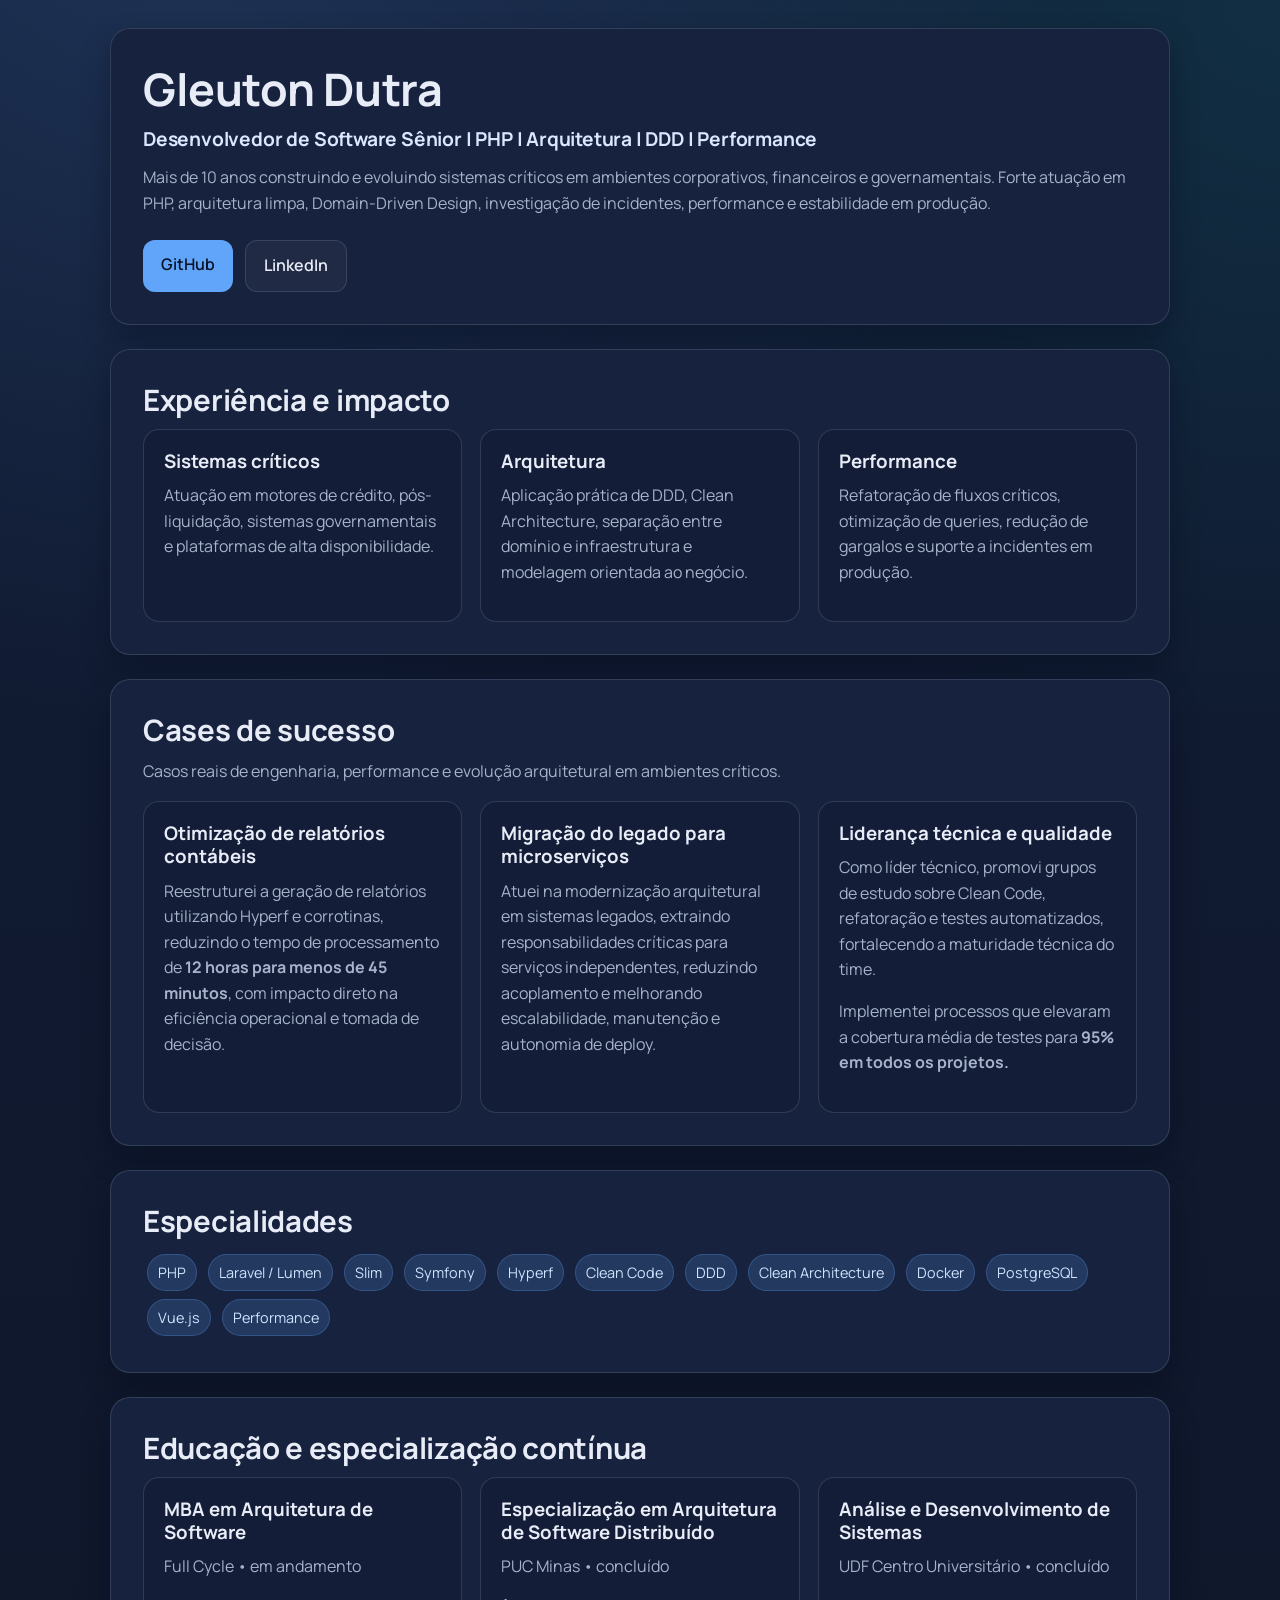
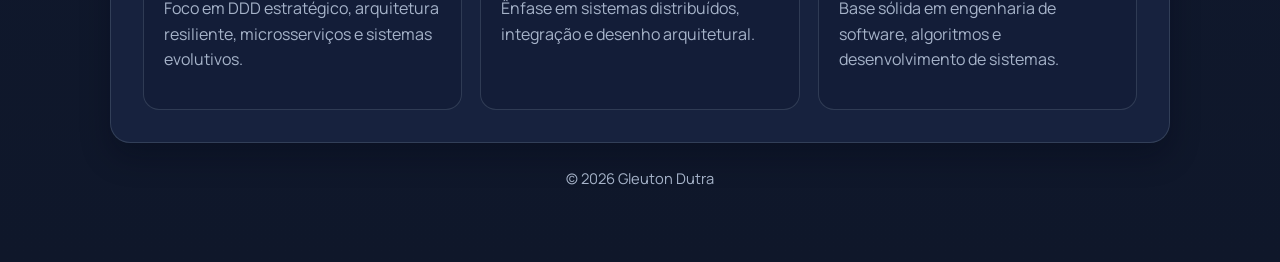
==== index.html @ 09cb22b9 "adiciona arquivo index.html com estrutura inicial do portfólio" ====
<!DOCTYPE html>
<html lang="pt-BR">
<head>
  <meta charset="UTF-8" />
  <meta name="viewport" content="width=device-width, initial-scale=1.0" />
  <title>Gleuton Dutra | Desenvolvedor Sênior</title>
  <meta name="description" content="Portfólio e currículo técnico de Gleuton Dutra, desenvolvedor sênior especialista em PHP, arquitetura de software e DDD." />
  <link rel="preconnect" href="https://fonts.googleapis.com" />
  <link rel="preconnect" href="https://fonts.gstatic.com" crossorigin />
  <link href="https://fonts.googleapis.com/css2?family=Manrope:wght@400;500;600;700;800&amp;display=swap" rel="stylesheet" />
  <style>
    :root {
      --bg: #0f172a;
      --bg-soft: #111c35;
      --card: #17223e;
      --text: #e7ecf6;
      --muted: #a6b3c9;
      --accent: #60a5fa;
      --accent-strong: #3b82f6;
      --border: rgba(148, 163, 184, 0.22);
      --shadow: 0 14px 30px rgba(2, 6, 23, 0.32);
    }

    * { box-sizing: border-box; }

    body {
      margin: 0;
      font-family: "Manrope", "Segoe UI", sans-serif;
      background:
        radial-gradient(circle at 15% -10%, rgba(96, 165, 250, 0.18), transparent 40%),
        radial-gradient(circle at 100% 0%, rgba(20, 184, 166, 0.12), transparent 34%),
        linear-gradient(180deg, var(--bg-soft) 0%, var(--bg) 100%);
      color: var(--text);
      line-height: 1.6;
    }

    .container {
      max-width: 1100px;
      margin: 0 auto;
      padding: 28px 20px 72px;
    }

    .hero, .section {
      background: var(--card);
      border: 1px solid var(--border);
      border-radius: 20px;
      padding: 32px;
      margin-bottom: 24px;
      box-shadow: var(--shadow);
    }

    h1, h2, h3 {
      margin-top: 0;
      margin-bottom: 10px;
      line-height: 1.25;
    }

    h1 {
      font-size: clamp(2.1rem, 4vw, 2.8rem);
      letter-spacing: -0.01em;
    }

    h2 {
      font-size: clamp(1.45rem, 2.3vw, 1.85rem);
      letter-spacing: -0.01em;
    }

    p {
      color: var(--muted);
      margin-top: 0;
    }

    .headline {
      color: var(--accent);
      font-weight: 800;
      margin-bottom: 10px;
      text-transform: uppercase;
      letter-spacing: 0.1em;
      font-size: 0.78rem;
    }

    .hero h2 {
      color: #dbe7ff;
      font-size: 1.2rem;
      margin-bottom: 14px;
    }

    .cta {
      display: flex;
      gap: 12px;
      flex-wrap: wrap;
      margin-top: 24px;
    }

    .btn {
      display: inline-block;
      padding: 12px 18px;
      border-radius: 12px;
      text-decoration: none;
      font-weight: 600;
      border: 1px solid var(--border);
      color: var(--text);
      background: rgba(255,255,255,0.04);
      transition: transform 0.2s ease, background 0.2s ease;
    }

    .btn:hover {
      transform: translateY(-1px);
      background: rgba(255,255,255,0.08);
    }

    .btn.primary {
      background: var(--accent);
      color: #081426;
      border: none;
    }

    .btn.primary:hover {
      background: var(--accent-strong);
      color: #eef6ff;
    }

    .grid {
      display: grid;
      grid-template-columns: repeat(auto-fit, minmax(280px, 1fr));
      gap: 18px;
    }

    .card {
      padding: 20px;
      border: 1px solid var(--border);
      border-radius: 16px;
      background: rgba(8, 16, 36, 0.18);
    }

    .card p + p {
      margin-top: 10px;
    }

    .tag {
      display: inline-block;
      padding: 6px 10px;
      margin: 4px;
      border-radius: 999px;
      background: rgba(96, 165, 250, 0.18);
      color: #cfe3ff;
      font-size: 0.9rem;
      border: 1px solid rgba(96, 165, 250, 0.25);
    }

    footer {
      text-align: center;
      color: var(--muted);
      margin-top: 24px;
      font-size: 0.92rem;
    }

    @media (max-width: 768px) {
      .container {
        padding: 18px 14px 42px;
      }

      .hero, .section {
        padding: 24px;
        border-radius: 18px;
      }

      .grid {
        grid-template-columns: 1fr;
      }
    }
  </style>
</head>
<body>
  <div class="container">
    <section class="hero">
      <h1>Gleuton Dutra</h1>
      <h2>Desenvolvedor de Software Sênior | PHP | Arquitetura | DDD | Performance</h2>
      <p>
        Mais de 10 anos construindo e evoluindo sistemas críticos em ambientes corporativos,
        financeiros e governamentais. Forte atuação em PHP, arquitetura limpa, Domain-Driven Design,
        investigação de incidentes, performance e estabilidade em produção.
      </p>
      <div class="cta">
        <a class="btn primary" href="https://github.com/gleuton" target="_blank" rel="noopener noreferrer">GitHub</a>
        <a class="btn" href="https://www.linkedin.com/in/gleutondutra/" target="_blank" rel="noopener noreferrer">LinkedIn</a>
      </div>
    </section>

    <section class="section">
      <h2>Experiência e impacto</h2>
      <div class="grid">
        <div class="card">
          <h3>Sistemas críticos</h3>
          <p>Atuação em motores de crédito, pós-liquidação, sistemas governamentais e plataformas de alta disponibilidade.</p>
        </div>
        <div class="card">
          <h3>Arquitetura</h3>
          <p>Aplicação prática de DDD, Clean Architecture, separação entre domínio e infraestrutura e modelagem orientada ao negócio.</p>
        </div>
        <div class="card">
          <h3>Performance</h3>
          <p>Refatoração de fluxos críticos, otimização de queries, redução de gargalos e suporte a incidentes em produção.</p>
        </div>
      </div>
    </section>

    <section class="section">
      <h2>Cases de sucesso</h2>
      <p>Casos reais de engenharia, performance e evolução arquitetural em ambientes críticos.</p>
      <div class="grid">
        <div class="card">
          <h3>Otimização de relatórios contábeis</h3>
          <p>Reestruturei a geração de relatórios utilizando Hyperf e corrotinas, reduzindo o tempo de processamento de <strong>12 horas para menos de 45 minutos</strong>, com impacto direto na eficiência operacional e tomada de decisão.</p>
        </div>
        <div class="card">
          <h3>Migração do legado para microserviços</h3>
          <p>Atuei na modernização arquitetural em sistemas legados, extraindo responsabilidades críticas para serviços independentes, reduzindo acoplamento e melhorando escalabilidade, manutenção e autonomia de deploy.</p>
        </div>
        <div class="card">
          <h3>Liderança técnica e qualidade</h3>
          <p>Como líder técnico, promovi grupos de estudo sobre Clean Code, refatoração e testes automatizados, fortalecendo a maturidade técnica do time.</p>
          <p>Implementei processos que elevaram a cobertura média de testes para <strong>95% em todos os projetos.</strong></p>
        </div>
      </div>
    </section>

    <section class="section">
      <h2>Especialidades</h2>
      <span class="tag">PHP</span>
      <span class="tag">Laravel / Lumen</span>
      <span class="tag">Slim</span>
      <span class="tag">Symfony</span>
      <span class="tag">Hyperf</span>
      <span class="tag">Clean Code</span>
      <span class="tag">DDD</span>
      <span class="tag">Clean Architecture</span>
      <span class="tag">Docker</span>
      <span class="tag">PostgreSQL</span>
      <span class="tag">Vue.js</span>
      <span class="tag">Performance</span>
    </section>

    <section class="section">
      <h2>Educação e especialização contínua</h2>
      <div class="grid">
        <div class="card">
          <h3>MBA em Arquitetura de Software</h3>
          <p>Full Cycle • em andamento</p>
          <p>Foco em DDD estratégico, arquitetura resiliente, microsserviços e sistemas evolutivos.</p>
        </div>

        <div class="card">
          <h3>Especialização em Arquitetura de Software Distribuído</h3>
          <p>PUC Minas • concluído</p>
          <p>Ênfase em sistemas distribuídos, integração e desenho arquitetural.</p>
        </div>

        <div class="card">
          <h3>Análise e Desenvolvimento de Sistemas</h3>
          <p>UDF Centro Universitário • concluído</p>
          <p>Base sólida em engenharia de software, algoritmos e desenvolvimento de sistemas.</p>
        </div>
      </div>
    </section>

    <footer>
      © 2026 Gleuton Dutra
  </div>
</body>
</html>
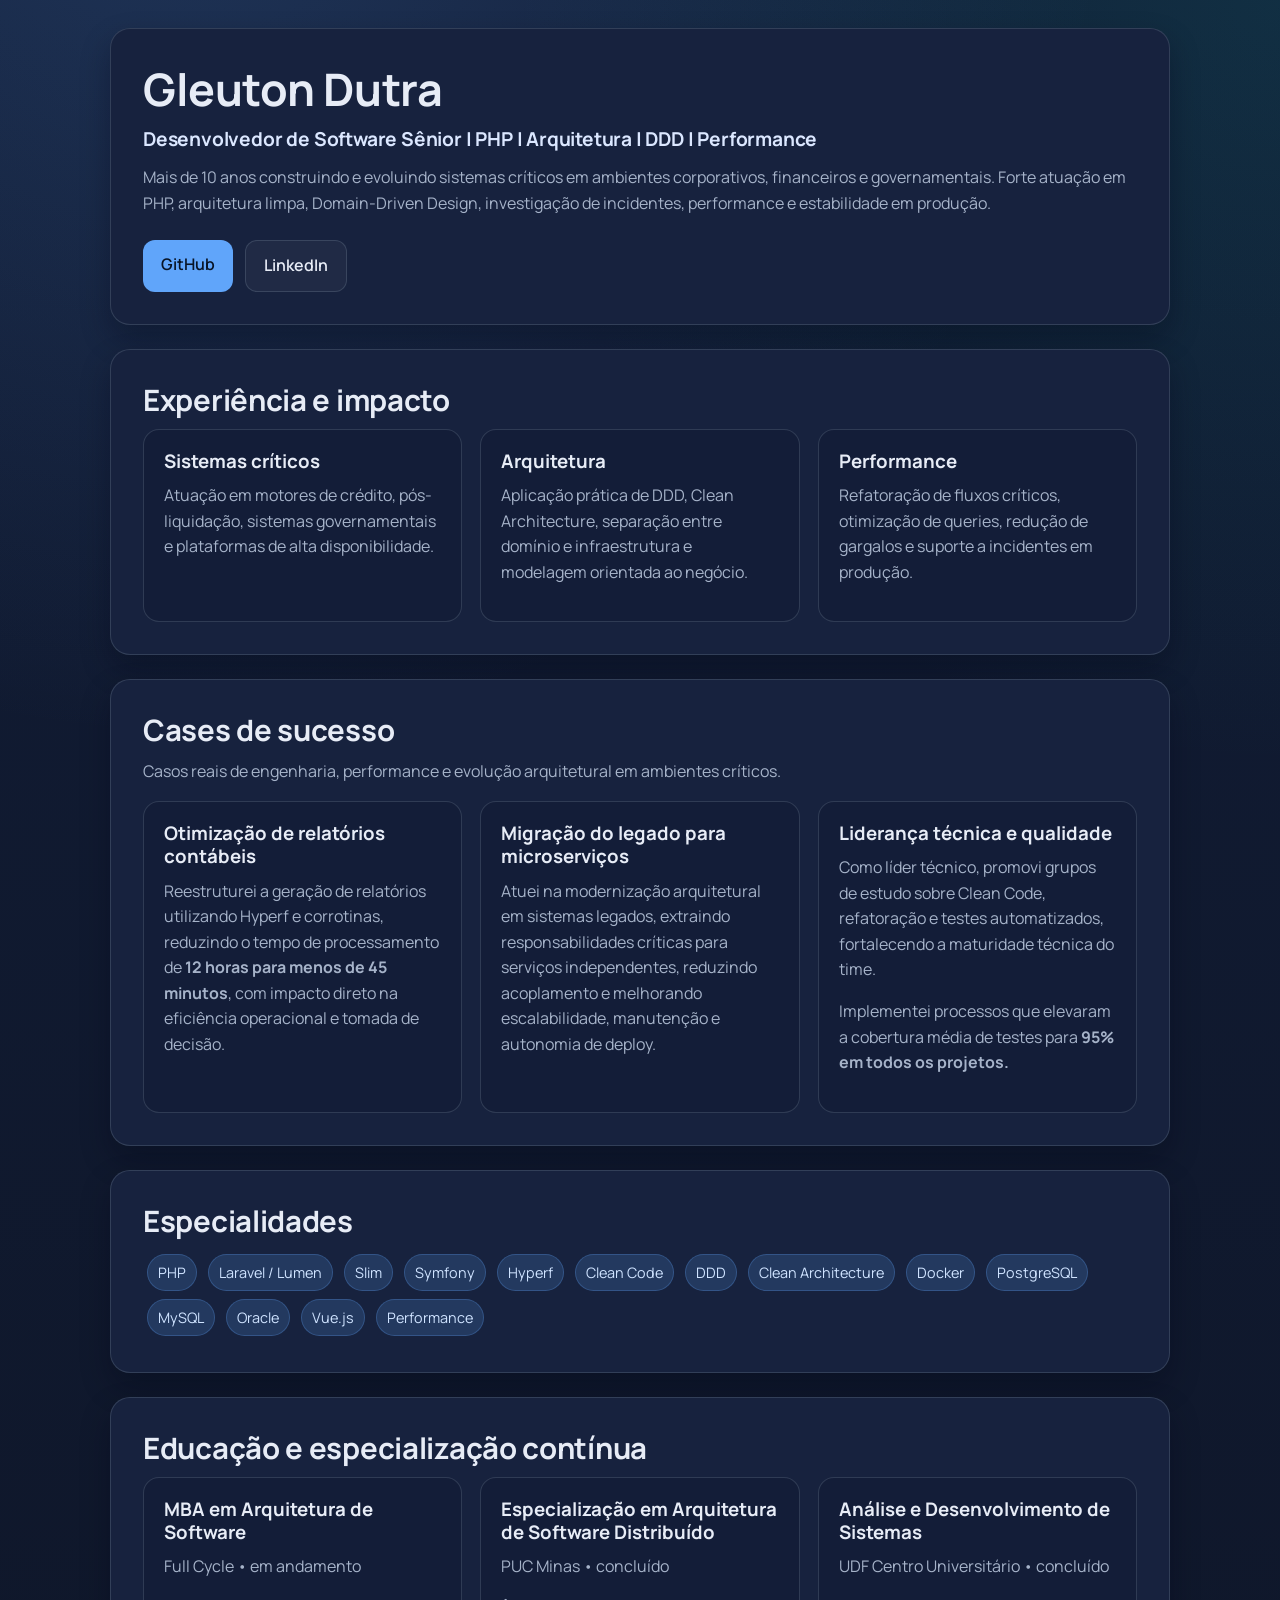
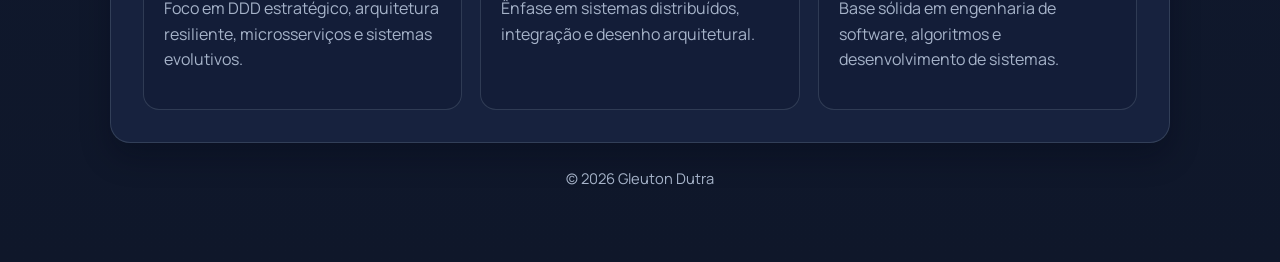
==== commit 495f0810: "atualiza lista de especialidades no portfólio" ====
--- a/index.html
+++ b/index.html
@@ -226,19 +226,21 @@
     </section>
 
     <section class="section">
-      <h2>Especialidades</h2>
-      <span class="tag">PHP</span>
-      <span class="tag">Laravel / Lumen</span>
-      <span class="tag">Slim</span>
-      <span class="tag">Symfony</span>
-      <span class="tag">Hyperf</span>
-      <span class="tag">Clean Code</span>
-      <span class="tag">DDD</span>
-      <span class="tag">Clean Architecture</span>
-      <span class="tag">Docker</span>
-      <span class="tag">PostgreSQL</span>
-      <span class="tag">Vue.js</span>
-      <span class="tag">Performance</span>
+        <h2>Especialidades</h2>
+        <span class="tag">PHP</span>
+        <span class="tag">Laravel / Lumen</span>
+        <span class="tag">Slim</span>
+        <span class="tag">Symfony</span>
+        <span class="tag">Hyperf</span>
+        <span class="tag">Clean Code</span>
+        <span class="tag">DDD</span>
+        <span class="tag">Clean Architecture</span>
+        <span class="tag">Docker</span>
+        <span class="tag">PostgreSQL</span>
+        <span class="tag">MySQL</span>
+        <span class="tag">Oracle</span>
+        <span class="tag">Vue.js</span>
+        <span class="tag">Performance</span>
     </section>
 
     <section class="section">
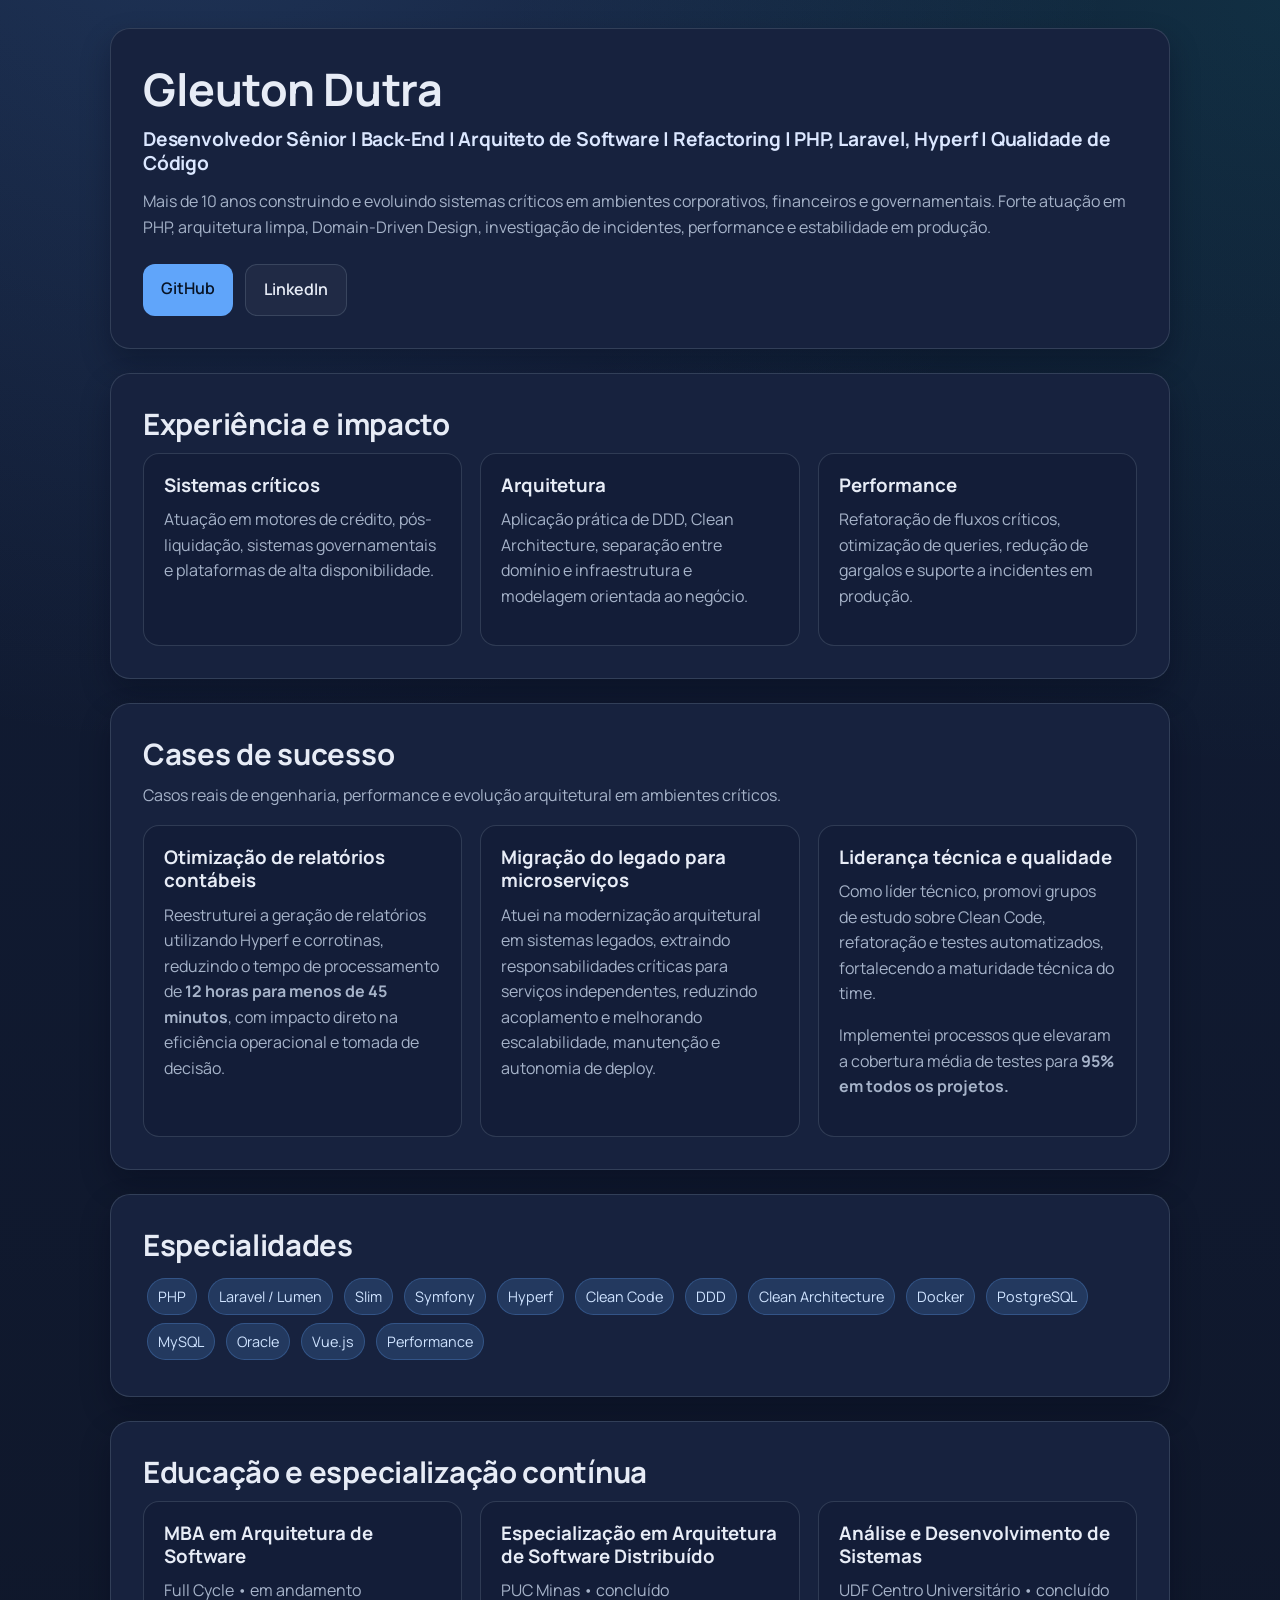
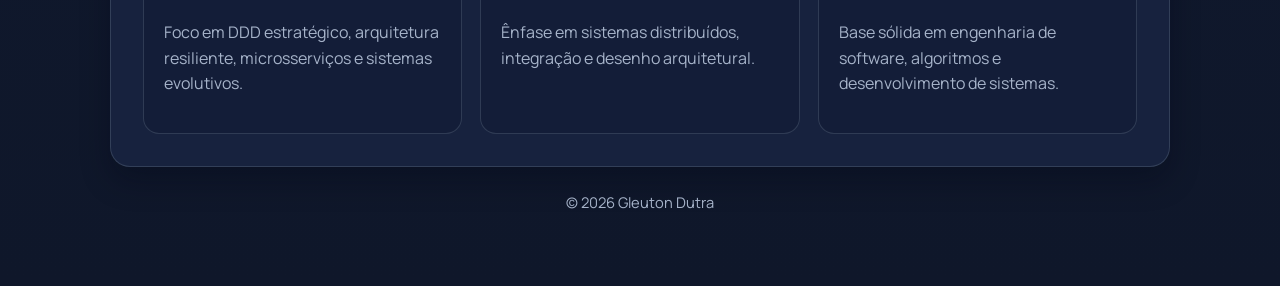
==== commit 034b420e: "atualiza descrição do cargo no cabeçalho do index.html" ====
--- a/index.html
+++ b/index.html
@@ -4,178 +4,18 @@
   <meta charset="UTF-8" />
   <meta name="viewport" content="width=device-width, initial-scale=1.0" />
   <title>Gleuton Dutra | Desenvolvedor Sênior</title>
-  <meta name="description" content="Portfólio e currículo técnico de Gleuton Dutra, desenvolvedor sênior especialista em PHP, arquitetura de software e DDD." />
+  <link rel="icon" href="/favicon.ico" type="image/x-icon">
+  <meta name="description" content="currículo técnico de Gleuton Dutra, desenvolvedor sênior especialista em PHP, arquitetura de software e DDD." />
   <link rel="preconnect" href="https://fonts.googleapis.com" />
   <link rel="preconnect" href="https://fonts.gstatic.com" crossorigin />
   <link href="https://fonts.googleapis.com/css2?family=Manrope:wght@400;500;600;700;800&amp;display=swap" rel="stylesheet" />
-  <style>
-    :root {
-      --bg: #0f172a;
-      --bg-soft: #111c35;
-      --card: #17223e;
-      --text: #e7ecf6;
-      --muted: #a6b3c9;
-      --accent: #60a5fa;
-      --accent-strong: #3b82f6;
-      --border: rgba(148, 163, 184, 0.22);
-      --shadow: 0 14px 30px rgba(2, 6, 23, 0.32);
-    }
-
-    * { box-sizing: border-box; }
-
-    body {
-      margin: 0;
-      font-family: "Manrope", "Segoe UI", sans-serif;
-      background:
-        radial-gradient(circle at 15% -10%, rgba(96, 165, 250, 0.18), transparent 40%),
-        radial-gradient(circle at 100% 0%, rgba(20, 184, 166, 0.12), transparent 34%),
-        linear-gradient(180deg, var(--bg-soft) 0%, var(--bg) 100%);
-      color: var(--text);
-      line-height: 1.6;
-    }
-
-    .container {
-      max-width: 1100px;
-      margin: 0 auto;
-      padding: 28px 20px 72px;
-    }
-
-    .hero, .section {
-      background: var(--card);
-      border: 1px solid var(--border);
-      border-radius: 20px;
-      padding: 32px;
-      margin-bottom: 24px;
-      box-shadow: var(--shadow);
-    }
-
-    h1, h2, h3 {
-      margin-top: 0;
-      margin-bottom: 10px;
-      line-height: 1.25;
-    }
-
-    h1 {
-      font-size: clamp(2.1rem, 4vw, 2.8rem);
-      letter-spacing: -0.01em;
-    }
-
-    h2 {
-      font-size: clamp(1.45rem, 2.3vw, 1.85rem);
-      letter-spacing: -0.01em;
-    }
-
-    p {
-      color: var(--muted);
-      margin-top: 0;
-    }
-
-    .headline {
-      color: var(--accent);
-      font-weight: 800;
-      margin-bottom: 10px;
-      text-transform: uppercase;
-      letter-spacing: 0.1em;
-      font-size: 0.78rem;
-    }
-
-    .hero h2 {
-      color: #dbe7ff;
-      font-size: 1.2rem;
-      margin-bottom: 14px;
-    }
-
-    .cta {
-      display: flex;
-      gap: 12px;
-      flex-wrap: wrap;
-      margin-top: 24px;
-    }
-
-    .btn {
-      display: inline-block;
-      padding: 12px 18px;
-      border-radius: 12px;
-      text-decoration: none;
-      font-weight: 600;
-      border: 1px solid var(--border);
-      color: var(--text);
-      background: rgba(255,255,255,0.04);
-      transition: transform 0.2s ease, background 0.2s ease;
-    }
-
-    .btn:hover {
-      transform: translateY(-1px);
-      background: rgba(255,255,255,0.08);
-    }
-
-    .btn.primary {
-      background: var(--accent);
-      color: #081426;
-      border: none;
-    }
-
-    .btn.primary:hover {
-      background: var(--accent-strong);
-      color: #eef6ff;
-    }
-
-    .grid {
-      display: grid;
-      grid-template-columns: repeat(auto-fit, minmax(280px, 1fr));
-      gap: 18px;
-    }
-
-    .card {
-      padding: 20px;
-      border: 1px solid var(--border);
-      border-radius: 16px;
-      background: rgba(8, 16, 36, 0.18);
-    }
-
-    .card p + p {
-      margin-top: 10px;
-    }
-
-    .tag {
-      display: inline-block;
-      padding: 6px 10px;
-      margin: 4px;
-      border-radius: 999px;
-      background: rgba(96, 165, 250, 0.18);
-      color: #cfe3ff;
-      font-size: 0.9rem;
-      border: 1px solid rgba(96, 165, 250, 0.25);
-    }
-
-    footer {
-      text-align: center;
-      color: var(--muted);
-      margin-top: 24px;
-      font-size: 0.92rem;
-    }
-
-    @media (max-width: 768px) {
-      .container {
-        padding: 18px 14px 42px;
-      }
-
-      .hero, .section {
-        padding: 24px;
-        border-radius: 18px;
-      }
-
-      .grid {
-        grid-template-columns: 1fr;
-      }
-    }
-  </style>
+  <link rel="stylesheet" href="styles.css" />
 </head>
 <body>
   <div class="container">
     <section class="hero">
       <h1>Gleuton Dutra</h1>
-      <h2>Desenvolvedor de Software Sênior | PHP | Arquitetura | DDD | Performance</h2>
+      <h2>Desenvolvedor Sênior | Back-End | Arquiteto de Software | Refactoring | PHP, Laravel, Hyperf | Qualidade de Código</h2>
       <p>
         Mais de 10 anos construindo e evoluindo sistemas críticos em ambientes corporativos,
         financeiros e governamentais. Forte atuação em PHP, arquitetura limpa, Domain-Driven Design,
--- a/styles.css
+++ b/styles.css
@@ -0,0 +1,166 @@
+:root {
+  --bg: #0f172a;
+  --bg-soft: #111c35;
+  --card: #17223e;
+  --text: #e7ecf6;
+  --muted: #a6b3c9;
+  --accent: #60a5fa;
+  --accent-strong: #3b82f6;
+  --border: rgba(148, 163, 184, 0.22);
+  --shadow: 0 14px 30px rgba(2, 6, 23, 0.32);
+}
+
+* {
+  box-sizing: border-box;
+}
+
+body {
+  margin: 0;
+  font-family: "Manrope", "Segoe UI", sans-serif;
+  background:
+    radial-gradient(circle at 15% -10%, rgba(96, 165, 250, 0.18), transparent 40%),
+    radial-gradient(circle at 100% 0%, rgba(20, 184, 166, 0.12), transparent 34%),
+    linear-gradient(180deg, var(--bg-soft) 0%, var(--bg) 100%);
+  color: var(--text);
+  line-height: 1.6;
+}
+
+.container {
+  max-width: 1100px;
+  margin: 0 auto;
+  padding: 28px 20px 72px;
+}
+
+.hero,
+.section {
+  background: var(--card);
+  border: 1px solid var(--border);
+  border-radius: 20px;
+  padding: 32px;
+  margin-bottom: 24px;
+  box-shadow: var(--shadow);
+}
+
+h1,
+h2,
+h3 {
+  margin-top: 0;
+  margin-bottom: 10px;
+  line-height: 1.25;
+}
+
+h1 {
+  font-size: clamp(2.1rem, 4vw, 2.8rem);
+  letter-spacing: -0.01em;
+}
+
+h2 {
+  font-size: clamp(1.45rem, 2.3vw, 1.85rem);
+  letter-spacing: -0.01em;
+}
+
+p {
+  color: var(--muted);
+  margin-top: 0;
+}
+
+.headline {
+  color: var(--accent);
+  font-weight: 800;
+  margin-bottom: 10px;
+  text-transform: uppercase;
+  letter-spacing: 0.1em;
+  font-size: 0.78rem;
+}
+
+.hero h2 {
+  color: #dbe7ff;
+  font-size: 1.2rem;
+  margin-bottom: 14px;
+}
+
+.cta {
+  display: flex;
+  gap: 12px;
+  flex-wrap: wrap;
+  margin-top: 24px;
+}
+
+.btn {
+  display: inline-block;
+  padding: 12px 18px;
+  border-radius: 12px;
+  text-decoration: none;
+  font-weight: 600;
+  border: 1px solid var(--border);
+  color: var(--text);
+  background: rgba(255, 255, 255, 0.04);
+  transition: transform 0.2s ease, background 0.2s ease;
+}
+
+.btn:hover {
+  transform: translateY(-1px);
+  background: rgba(255, 255, 255, 0.08);
+}
+
+.btn.primary {
+  background: var(--accent);
+  color: #081426;
+  border: none;
+}
+
+.btn.primary:hover {
+  background: var(--accent-strong);
+  color: #eef6ff;
+}
+
+.grid {
+  display: grid;
+  grid-template-columns: repeat(auto-fit, minmax(280px, 1fr));
+  gap: 18px;
+}
+
+.card {
+  padding: 20px;
+  border: 1px solid var(--border);
+  border-radius: 16px;
+  background: rgba(8, 16, 36, 0.18);
+}
+
+.card p + p {
+  margin-top: 10px;
+}
+
+.tag {
+  display: inline-block;
+  padding: 6px 10px;
+  margin: 4px;
+  border-radius: 999px;
+  background: rgba(96, 165, 250, 0.18);
+  color: #cfe3ff;
+  font-size: 0.9rem;
+  border: 1px solid rgba(96, 165, 250, 0.25);
+}
+
+footer {
+  text-align: center;
+  color: var(--muted);
+  margin-top: 24px;
+  font-size: 0.92rem;
+}
+
+@media (max-width: 768px) {
+  .container {
+    padding: 18px 14px 42px;
+  }
+
+  .hero,
+  .section {
+    padding: 24px;
+    border-radius: 18px;
+  }
+
+  .grid {
+    grid-template-columns: 1fr;
+  }
+}
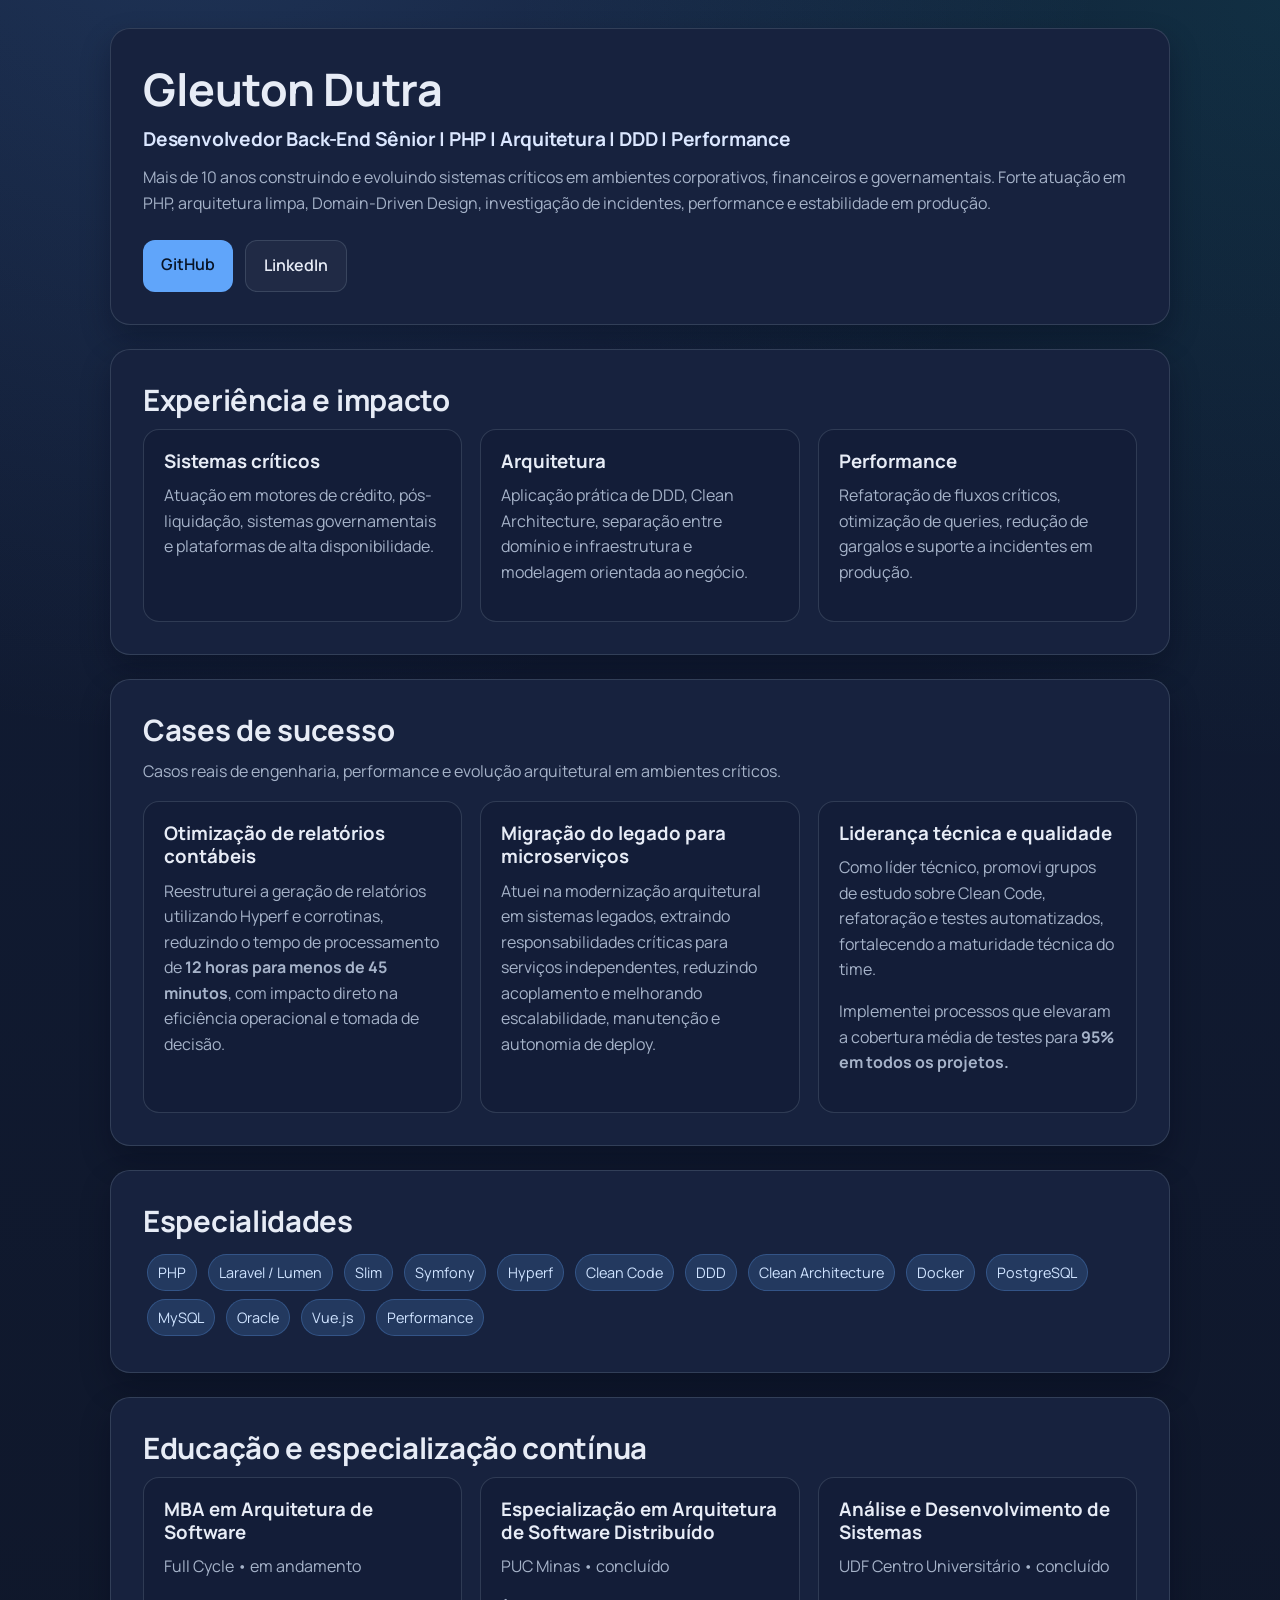
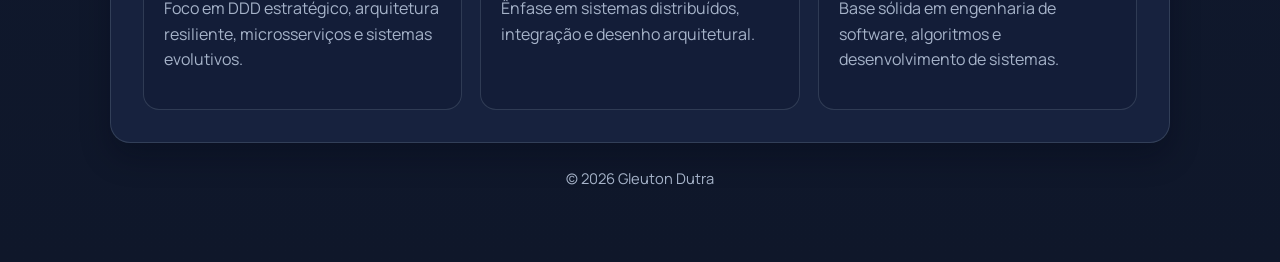
==== commit 2b1da2b8: "atualiza descrição do cargo no cabeçalho do index.html" ====
--- a/index.html
+++ b/index.html
@@ -15,7 +15,7 @@
   <div class="container">
     <section class="hero">
       <h1>Gleuton Dutra</h1>
-      <h2>Desenvolvedor Sênior | Back-End | Arquiteto de Software | Refactoring | PHP, Laravel, Hyperf | Qualidade de Código</h2>
+      <h2>Desenvolvedor Back-End Sênior | PHP | Arquitetura | DDD | Performance</h2>
       <p>
         Mais de 10 anos construindo e evoluindo sistemas críticos em ambientes corporativos,
         financeiros e governamentais. Forte atuação em PHP, arquitetura limpa, Domain-Driven Design,
